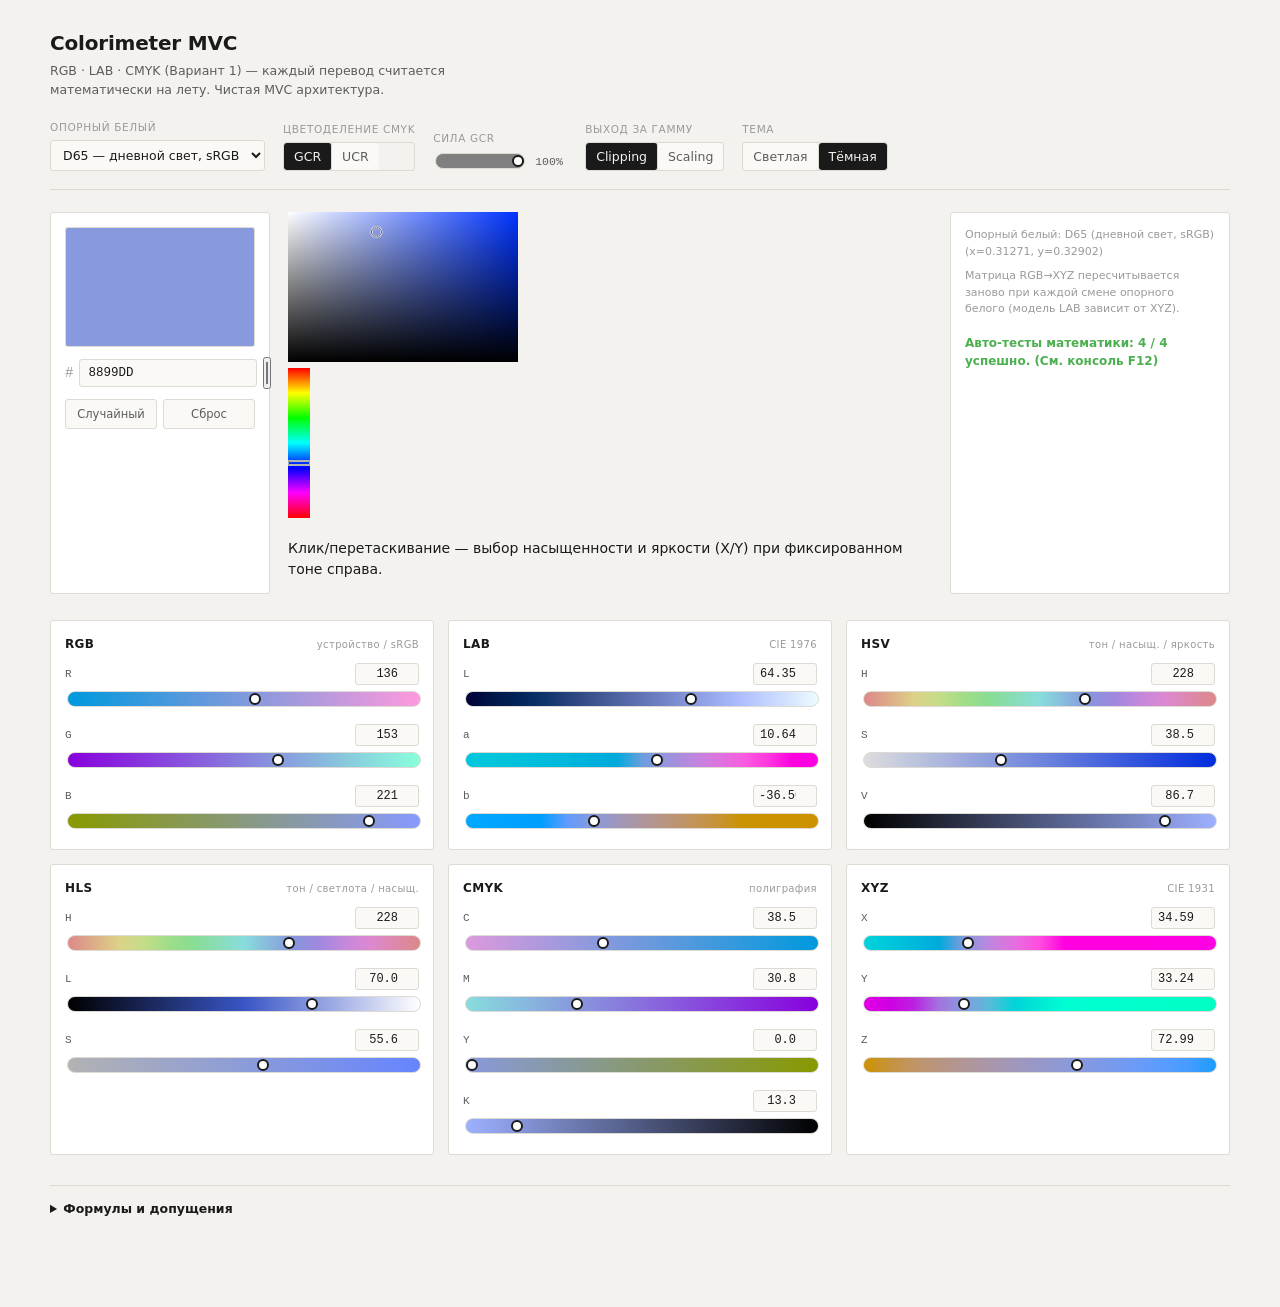
==== index.html @ c0994940 "Initial commit with MVC architecture" ====
<!DOCTYPE html>
<html lang="ru">
<head>
<meta charset="UTF-8">
<meta name="viewport" content="width=device-width, initial-scale=1.0">
<title>Colorimeter MVC — RGB · LAB · CMYK</title>
<link rel="stylesheet" href="css/styles.css">
</head>
<body>
<div class="wrap">

  <header>
    <div class="title-block">
      <h1>Colorimeter MVC</h1>
      <p>RGB · LAB · CMYK (Вариант 1) — каждый перевод считается математически на лету. Чистая MVC архитектура.</p>
    </div>
    <div class="settings">
      <div class="setting">
        <label>Опорный белый</label>
        <select id="illuminant">
          <option value="D65">D65 — дневной свет, sRGB</option>
          <option value="D50">D50 — полиграфия</option>
          <option value="E">E — равноэнергетический</option>
        </select>
      </div>
      <div class="setting">
        <label>Цветоделение CMYK</label>
        <div class="seg">
          <button class="segbtn active" data-algo="GCR">GCR</button>
          <button class="segbtn" data-algo="UCR">UCR</button>
        </div>
      </div>
      <div class="setting">
        <label id="amountLabel">Сила GCR</label>
        <div class="amount-row">
          <input type="range" id="cmykAmount" min="0" max="100" value="100">
          <span id="cmykAmountVal">100%</span>
        </div>
      </div>
      <div class="setting">
        <label>Выход за гамму</label>
        <div class="seg">
          <button class="segbtn active" data-gamut="clip">Clipping</button>
          <button class="segbtn" data-gamut="scale">Scaling</button>
        </div>
      </div>
      <div class="setting">
        <label>Тема</label>
        <div class="seg">
          <button class="segbtn" data-theme="light">Светлая</button>
          <button class="segbtn active" data-theme="dark">Тёмная</button>
        </div>
      </div>
    </div>
  </header>

  <div class="top">
    <div class="preview-card">
      <div class="swatch" id="swatch"></div>
      <div class="hex-row">
        <span class="hash">#</span>
        <input type="text" id="hexInput" maxlength="6" value="8899DD" title="HEX код">
        <input type="color" id="nativePicker" value="#8899DD" title="Выбор цвета (Палитра)">
      </div>
      <div class="btn-row">
        <button class="btn" id="randomBtn">Случайный</button>
        <button class="btn" id="resetBtn">Сброс</button>
      </div>
    </div>

    <div class="picker-card">
      <canvas id="svCanvas" width="230" height="150"></canvas>
      <div class="hue-col">
        <canvas id="hueCanvas" width="22" height="150"></canvas>
      </div>
      <div style="align-self:flex-end;">
        <p class="picker-note">Клик/перетаскивание — выбор насыщенности и яркости (X/Y) при фиксированном тоне справа.</p>
      </div>
    </div>

    <div class="warn-card">
      <div class="warn-banner" id="gamutWarning">⚠ Цвет вне цветового охвата RGB для выбранного опорного белого — применена коррекция (<span id="gamutStrategyLabel">clipping</span>).</div>
      <div class="illum-note" id="whiteInfo"></div>
      <div class="illum-note">Матрица RGB→XYZ пересчитывается заново при каждой смене опорного белого (модель LAB зависит от XYZ).</div>
    </div>
  </div>

  <!-- Контейнер для карточек, которые нарисует View -->
  <div class="models" id="modelsGrid"></div>

  <footer>
    <details>
      <summary>Формулы и допущения</summary>
      <h3>RGB → XYZ (База для LAB)</h3>
      <p>Матрица не захардкожена: она строится из хроматичностей праймериз sRGB (R 0.6400/0.3300, G 0.3000/0.6000, B 0.1500/0.0600) и точки белого выбранного стандарта освещения методом Брюса Линдблума.</p>
      
      <h3>XYZ ↔ LAB</h3>
      <div class="formula">f(t) = t > (6/29)³ ? t^(1/3) : t/(3·(6/29)²) + 4/29
L* = 116·f(Y/Yn) − 16
a* = 500·(f(X/Xn) − f(Y/Yn))
b* = 200·(f(Y/Yn) − f(Z/Zn))</div>
      
      <h3>RGB ↔ CMYK</h3>
      <div class="formula">C0=1−R, M0=1−G, Y0=1−B   (0..1)
GCR: K=min(C0,M0,Y0)·amount;  C=(C0−K)/(1−K), ...
UCR: K=min(C0,M0,Y0)·amount;  C=max(0, C0−K), ...
CMYK→RGB: R=(1−C)(1−K), ...</div>
    </details>
  </footer>

</div>

<!-- Подключаем слои MVC -->
<script src="js/model.js"></script>
<script src="js/view.js"></script>
<script src="js/controller.js"></script>
<script src="js/tests.js"></script>

</body>
</html>
---- css/styles.css ----
:root{
  --bg:#121317;
  --panel:#191b21;
  --panel-2:#1f222a;
  --line:#2b2f3a;
  --text:#eceef2;
  --text-dim:#9aa0ad;
  --text-faint:#666c7a;
  --accent:#e0e0e0;
  --warn:#e2a63c;
  --warn-bg:#2c2413;
  --mono: "IBM Plex Mono", "SFMono-Regular", Consolas, monospace;
  --sans: "IBM Plex Sans", "Segoe UI", system-ui, sans-serif;
  --radius: 3px;
}
@media (prefers-color-scheme: light){
  :root:not([data-theme="dark"]){
    --bg:#f3f2ee;
    --panel:#ffffff;
    --panel-2:#faf9f6;
    --line:#dcdad3;
    --text:#1a1a1a;
    --text-dim:#5c5c5c;
    --text-faint:#9a9a9a;
    --warn:#8a5a00;
    --warn-bg:#fbf0d9;
  }
}
:root[data-theme="light"]{
  --bg:#f3f2ee;
  --panel:#ffffff;
  --panel-2:#faf9f6;
  --line:#dcdad3;
  --text:#1a1a1a;
  --text-dim:#5c5c5c;
  --text-faint:#9a9a9a;
  --warn:#8a5a00;
  --warn-bg:#fbf0d9;
}
*{box-sizing:border-box;}
html,body{margin:0;padding:0;}
body{
  background:var(--bg);
  color:var(--text);
  font-family:var(--sans);
  font-size:14px;
  line-height:1.5;
  padding:28px 20px 80px;
}

.wrap{max-width:1180px;margin:0 auto;}

header{
  display:flex;
  flex-wrap:wrap;
  justify-content:space-between;
  align-items:flex-end;
  gap:20px;
  border-bottom:1px solid var(--line);
  padding-bottom:18px;
  margin-bottom:22px;
}
.title-block h1{
  font-size:20px;
  font-weight:600;
  margin:0 0 4px;
  letter-spacing:-0.01em;
}
.title-block p{
  margin:0;
  color:var(--text-dim);
  font-size:12.5px;
  max-width:56ch;
}
.settings{
  display:flex;
  gap:18px;
  flex-wrap:wrap;
  align-items:flex-end;
}
.setting{
  display:flex;
  flex-direction:column;
  gap:5px;
}
.setting label{
  font-size:10.5px;
  color:var(--text-faint);
  text-transform:uppercase;
  letter-spacing:.06em;
}
select, .segbtn, input[type=text]{
  font-family:var(--sans);
  font-size:12.5px;
  color:var(--text);
  background:var(--panel-2);
  border:1px solid var(--line);
  border-radius:var(--radius);
  padding:6px 8px;
}
.seg{display:flex;border:1px solid var(--line);border-radius:var(--radius);overflow:hidden;}
.segbtn{border:none;border-right:1px solid var(--line);cursor:pointer;background:var(--panel-2);color:var(--text-dim);padding:6px 10px;}
.segbtn:last-child{border-right:none;}
.segbtn.active{background:var(--text);color:var(--bg);}
.amount-row{display:flex;align-items:center;gap:8px;}
.amount-row input[type=range]{width:90px;}
.amount-row span{font-family:var(--mono);font-size:11.5px;color:var(--text-dim);width:32px;}

.top{
  display:grid;
  grid-template-columns: 220px 1fr 280px;
  gap:18px;
  margin-bottom:26px;
}
@media (max-width:900px){ .top{grid-template-columns:1fr;} }

.preview-card{
  background:var(--panel);
  border:1px solid var(--line);
  border-radius:var(--radius);
  padding:14px;
  display:flex;
  flex-direction:column;
  gap:10px;
}
.swatch{
  height:120px;
  border-radius:var(--radius);
  border:1px solid var(--line);
  position:relative;
}
.hex-row{display:flex;gap:6px;align-items:center;}
.hex-row input[type=text]{flex:1;font-family:var(--mono);}
.hex-row input[type=color]{flex:1; padding:0; height:32px; cursor:pointer;}
.hex-row .hash{color:var(--text-faint);font-family:var(--mono);}
.btn-row{display:flex;gap:6px;}
.btn{
  flex:1;
  font-family:var(--sans);
  font-size:11.5px;
  padding:7px 8px;
  background:var(--panel-2);
  border:1px solid var(--line);
  color:var(--text-dim);
  border-radius:var(--radius);
  cursor:pointer;
}
.btn:hover{color:var(--text);border-color:var(--text-faint);}

.warn-card{
  background:var(--panel);
  border:1px solid var(--line);
  border-radius:var(--radius);
  padding:14px;
  font-size:12px;
  color:var(--text-dim);
  display:flex;
  flex-direction:column;
  gap:8px;
}
.warn-banner{
  display:none;
  background:var(--warn-bg);
  border:1px solid var(--warn);
  color:var(--warn);
  border-radius:var(--radius);
  padding:8px 10px;
  font-size:11.5px;
  line-height:1.4;
}
.warn-banner.show{display:block;}
.illum-note{font-size:11px;color:var(--text-faint);}

.models{
  display:grid;
  grid-template-columns:repeat(3, 1fr);
  gap:14px;
}
@media (max-width:900px){ .models{grid-template-columns:repeat(2,1fr);} }
@media (max-width:600px){ .models{grid-template-columns:1fr;} }

.model-card{
  background:var(--panel);
  border:1px solid var(--line);
  border-radius:var(--radius);
  padding:14px;
}
.model-card h2{
  font-size:12px;
  font-weight:600;
  margin:0 0 10px;
  letter-spacing:.03em;
  color:var(--text);
  display:flex;
  justify-content:space-between;
  align-items:baseline;
}
.model-card h2 small{font-size:10px;font-weight:400;color:var(--text-faint);}
.channel{margin-bottom:11px;}
.channel:last-child{margin-bottom:0;}
.channel-head{
  display:flex;
  justify-content:space-between;
  align-items:center;
  margin-bottom:4px;
}
.channel-head label{font-size:11px;color:var(--text-dim);font-family:var(--mono);}
.channel-head input[type=number]{
  width:64px;
  font-family:var(--mono);
  font-size:12px;
  background:var(--panel-2);
  border:1px solid var(--line);
  color:var(--text);
  border-radius:var(--radius);
  padding:3px 5px;
  text-align:right;
}
input[type=range]{
  -webkit-appearance:none;
  appearance:none;
  width:100%;
  height:16px;
  border-radius:8px;
  background:#808080;
  border:1px solid var(--line);
}
input[type=range]::-webkit-slider-thumb{
  -webkit-appearance:none;
  width:12px;height:12px;border-radius:50%;
  background:#fff;
  border:2px solid #1a1a1a;
  margin-top:0;
  cursor:pointer;
}
input[type=range]::-moz-range-thumb{
  width:12px;height:12px;border-radius:50%;
  background:#fff;border:2px solid #1a1a1a;cursor:pointer;
}

footer{
  margin-top:30px;
  border-top:1px solid var(--line);
  padding-top:14px;
}
details{color:var(--text-dim);font-size:12px;}
summary{cursor:pointer;color:var(--text);font-size:12.5px;font-weight:600;margin-bottom:8px;}
.formula{
  font-family:var(--mono);
  background:var(--panel-2);
  border:1px solid var(--line);
  border-radius:var(--radius);
  padding:8px 10px;
  margin:6px 0;
  font-size:11.5px;
  white-space:pre-wrap;
  color:var(--text);
}
footer h3{font-size:12px;color:var(--text);margin:16px 0 4px;}
footer p{margin:4px 0;font-size:12px;}
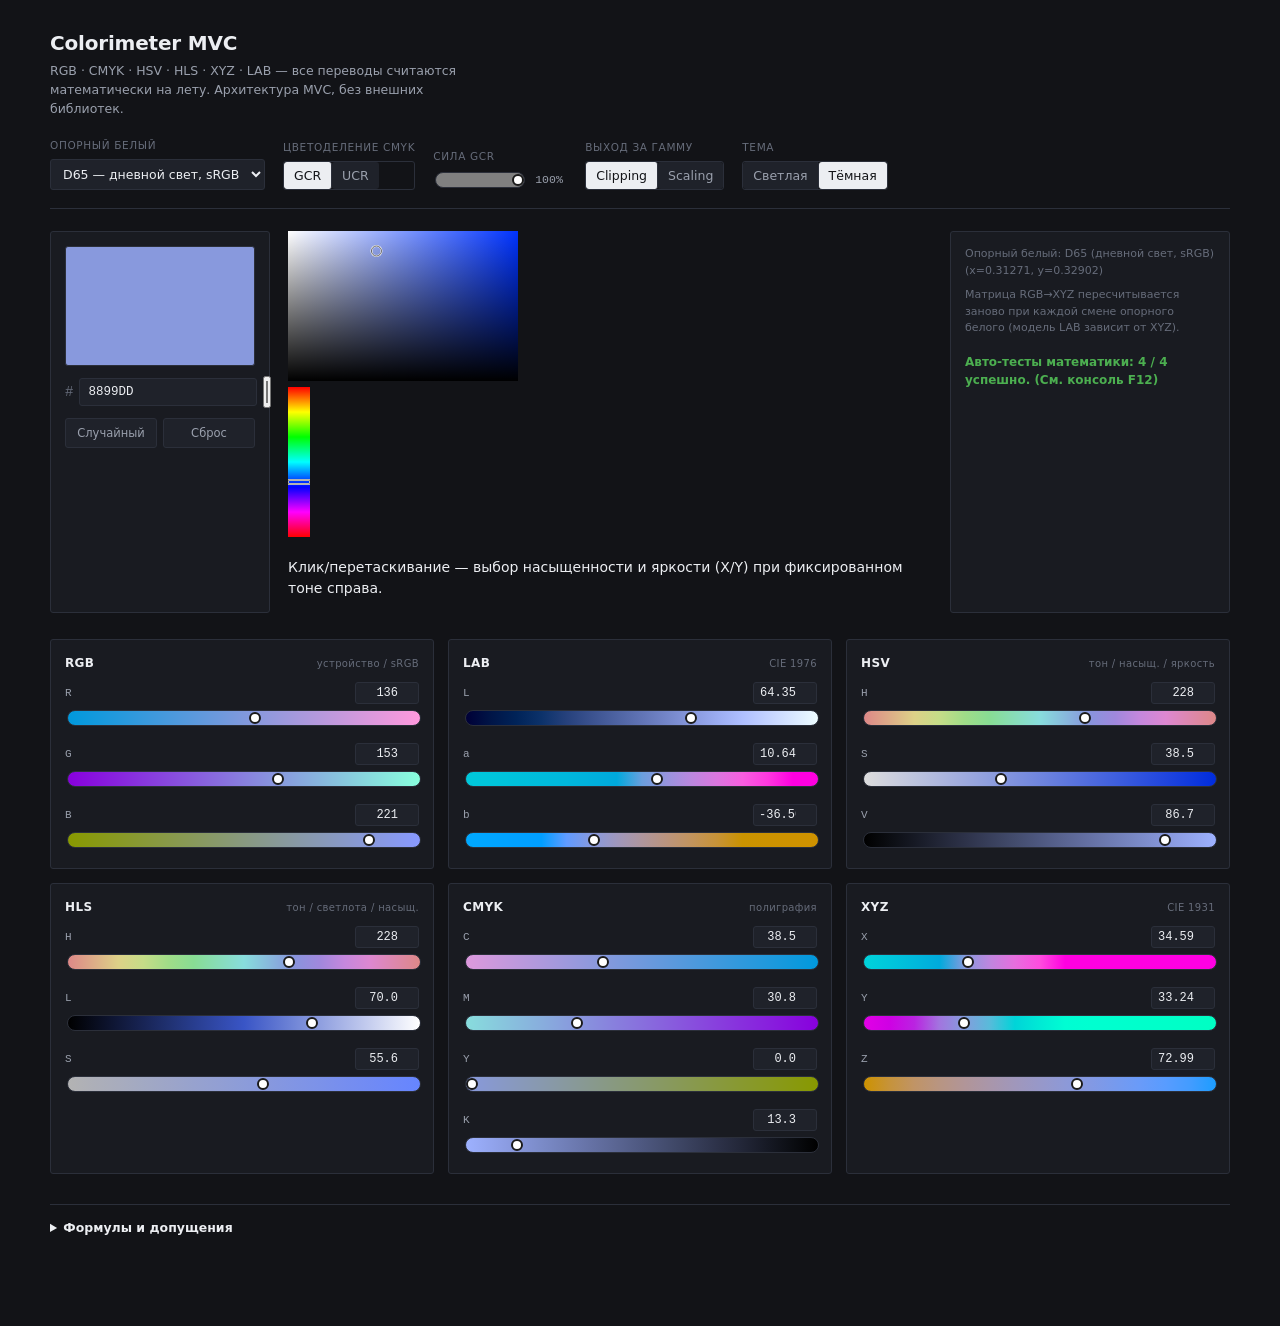
==== commit b5ba05a2: "fix: style improves of README and report, fix default theme" ====
--- a/index.html
+++ b/index.html
@@ -1,5 +1,5 @@
 <!DOCTYPE html>
-<html lang="ru">
+<html lang="ru" data-theme="dark">
 <head>
 <meta charset="UTF-8">
 <meta name="viewport" content="width=device-width, initial-scale=1.0">
@@ -12,7 +12,7 @@
   <header>
     <div class="title-block">
       <h1>Colorimeter MVC</h1>
-      <p>RGB · LAB · CMYK (Вариант 1) — каждый перевод считается математически на лету. Чистая MVC архитектура.</p>
+      <p>RGB · CMYK · HSV · HLS · XYZ · LAB — все переводы считаются математически на лету. Архитектура MVC, без внешних библиотек.</p>
     </div>
     <div class="settings">
       <div class="setting">
@@ -99,7 +99,11 @@
 L* = 116·f(Y/Yn) − 16
 a* = 500·(f(X/Xn) − f(Y/Yn))
 b* = 200·(f(Y/Yn) − f(Z/Zn))</div>
-      
+      <p>Xn,Yn,Zn — координаты выбранного опорного белого.</p>
+
+      <h3>RGB ↔ HSV / HLS</h3>
+      <p>Стандартные секторные формулы по max/min каналов gamma-corrected RGB (0..1), без изменений.</p>
+
       <h3>RGB ↔ CMYK</h3>
       <div class="formula">C0=1−R, M0=1−G, Y0=1−B   (0..1)
 GCR: K=min(C0,M0,Y0)·amount;  C=(C0−K)/(1−K), ...
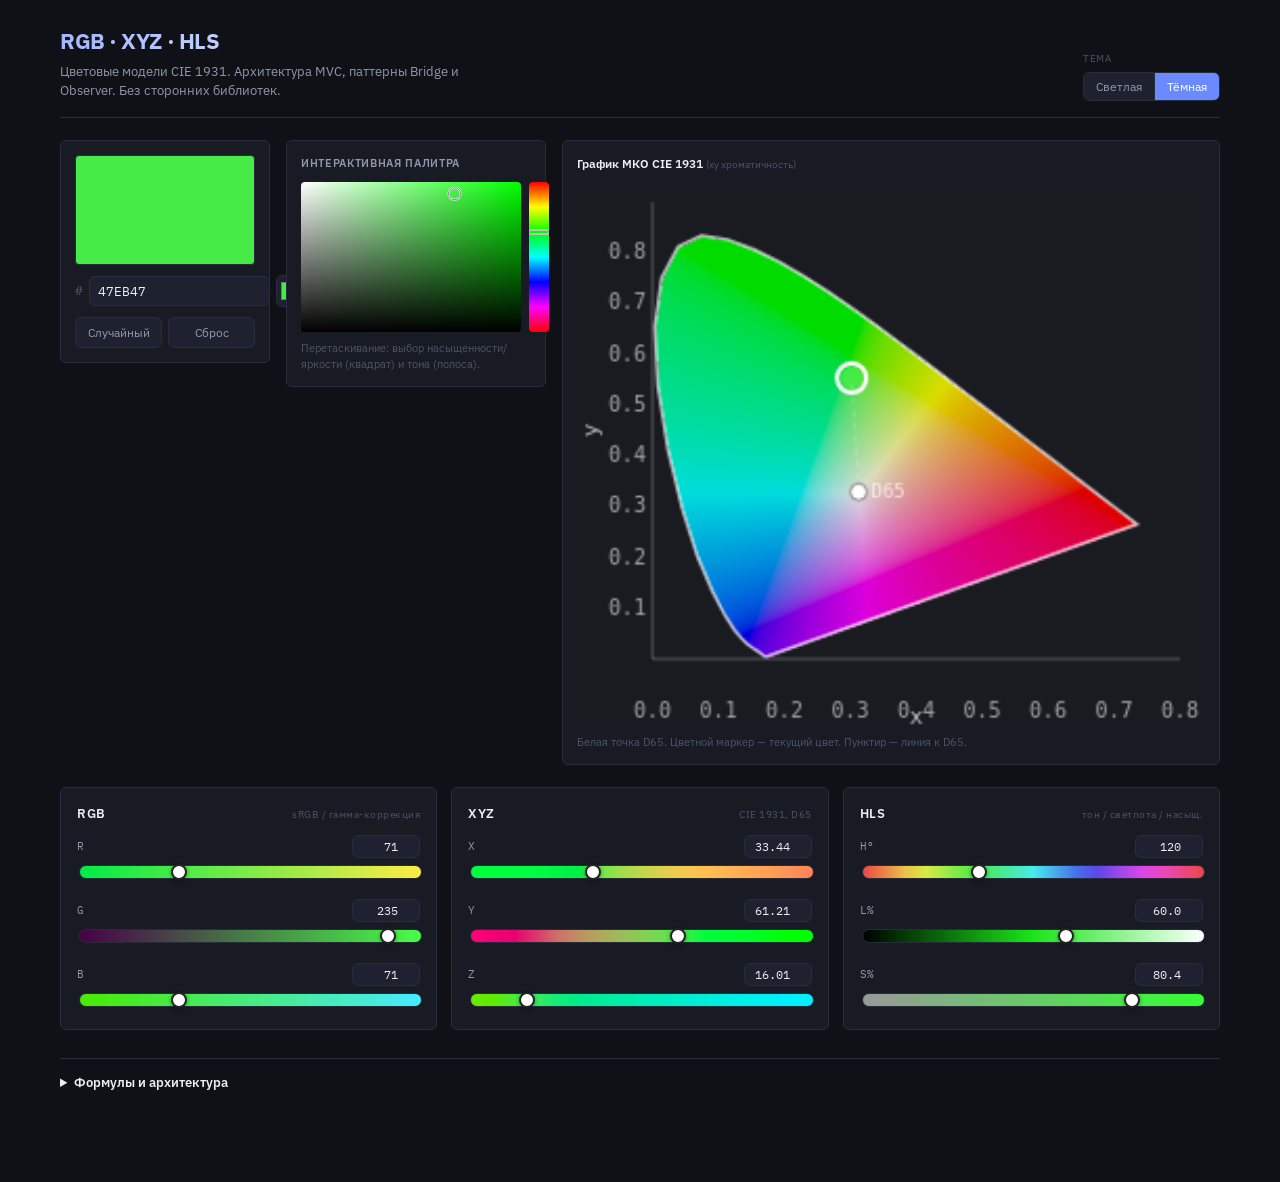
==== commit 304a7074: "feat(LAB-1): implementatiom of bridge and observer patterns, add MKO CIE 1931 dashboard, improve log" ====
--- a/index.html
+++ b/index.html
@@ -3,7 +3,10 @@
 <head>
 <meta charset="UTF-8">
 <meta name="viewport" content="width=device-width, initial-scale=1.0">
-<title>Colorimeter MVC — RGB · LAB · CMYK</title>
+<title>Цветовые модели RGB · XYZ · HLS — МКО</title>
+<meta name="description" content="Интерактивное веб-приложение для работы с цветовыми моделями RGB, XYZ и HLS. Архитектура MVC, паттерны Bridge и Observer. График МКО CIE 1931.">
+<link rel="preconnect" href="https://fonts.googleapis.com">
+<link href="https://fonts.googleapis.com/css2?family=IBM+Plex+Mono:wght@400;500&family=IBM+Plex+Sans:wght@400;500;600&display=swap" rel="stylesheet">
 <link rel="stylesheet" href="css/styles.css">
 </head>
 <body>
@@ -11,110 +14,110 @@
 
   <header>
     <div class="title-block">
-      <h1>Colorimeter MVC</h1>
-      <p>RGB · CMYK · HSV · HLS · XYZ · LAB — все переводы считаются математически на лету. Архитектура MVC, без внешних библиотек.</p>
+      <h1>RGB · XYZ · HLS</h1>
+      <p>Цветовые модели CIE 1931. Архитектура MVC, паттерны Bridge и Observer. Без сторонних библиотек.</p>
     </div>
     <div class="settings">
       <div class="setting">
-        <label>Опорный белый</label>
-        <select id="illuminant">
-          <option value="D65">D65 — дневной свет, sRGB</option>
-          <option value="D50">D50 — полиграфия</option>
-          <option value="E">E — равноэнергетический</option>
-        </select>
-      </div>
-      <div class="setting">
-        <label>Цветоделение CMYK</label>
-        <div class="seg">
-          <button class="segbtn active" data-algo="GCR">GCR</button>
-          <button class="segbtn" data-algo="UCR">UCR</button>
-        </div>
-      </div>
-      <div class="setting">
-        <label id="amountLabel">Сила GCR</label>
-        <div class="amount-row">
-          <input type="range" id="cmykAmount" min="0" max="100" value="100">
-          <span id="cmykAmountVal">100%</span>
-        </div>
-      </div>
-      <div class="setting">
-        <label>Выход за гамму</label>
-        <div class="seg">
-          <button class="segbtn active" data-gamut="clip">Clipping</button>
-          <button class="segbtn" data-gamut="scale">Scaling</button>
-        </div>
-      </div>
-      <div class="setting">
         <label>Тема</label>
         <div class="seg">
-          <button class="segbtn" data-theme="light">Светлая</button>
-          <button class="segbtn active" data-theme="dark">Тёмная</button>
+          <button class="segbtn" data-theme="light" id="themeLight">Светлая</button>
+          <button class="segbtn active" data-theme="dark" id="themeDark">Тёмная</button>
         </div>
       </div>
     </div>
   </header>
 
+  <!-- ─── Верхняя зона: превью + палитра + МКО ─────────────────────────────── -->
   <div class="top">
+
+    <!-- Превью цвета -->
     <div class="preview-card">
       <div class="swatch" id="swatch"></div>
       <div class="hex-row">
         <span class="hash">#</span>
-        <input type="text" id="hexInput" maxlength="6" value="8899DD" title="HEX код">
-        <input type="color" id="nativePicker" value="#8899DD" title="Выбор цвета (Палитра)">
+        <input type="text" id="hexInput" maxlength="6" value="8899DD" title="HEX-код цвета" aria-label="HEX-код">
+        <input type="color" id="nativePicker" value="#8899DD" title="Выбор из палитры ОС" aria-label="Пикер цвета">
       </div>
       <div class="btn-row">
         <button class="btn" id="randomBtn">Случайный</button>
         <button class="btn" id="resetBtn">Сброс</button>
       </div>
-    </div>
-
-    <div class="picker-card">
-      <canvas id="svCanvas" width="230" height="150"></canvas>
-      <div class="hue-col">
-        <canvas id="hueCanvas" width="22" height="150"></canvas>
-      </div>
-      <div style="align-self:flex-end;">
-        <p class="picker-note">Клик/перетаскивание — выбор насыщенности и яркости (X/Y) при фиксированном тоне справа.</p>
+      <div class="warn-banner" id="gamutWarning">
+        ⚠ Цвет вне охвата sRGB — применено ограничение (clipping).
       </div>
     </div>
 
-    <div class="warn-card">
-      <div class="warn-banner" id="gamutWarning">⚠ Цвет вне цветового охвата RGB для выбранного опорного белого — применена коррекция (<span id="gamutStrategyLabel">clipping</span>).</div>
-      <div class="illum-note" id="whiteInfo"></div>
-      <div class="illum-note">Матрица RGB→XYZ пересчитывается заново при каждой смене опорного белого (модель LAB зависит от XYZ).</div>
+    <!-- HSV-палитра -->
+    <div class="picker-card">
+      <div class="picker-title">Интерактивная палитра</div>
+      <div class="picker-body">
+        <canvas id="svCanvas" width="220" height="150" title="Насыщенность / Яркость"></canvas>
+        <div class="hue-col">
+          <canvas id="hueCanvas" width="20" height="150" title="Тон"></canvas>
+        </div>
+      </div>
+      <p class="picker-note">Перетаскивание: выбор насыщенности/яркости (квадрат) и тона (полоса).</p>
     </div>
+
+    <!-- График МКО -->
+    <div class="cie-card">
+      <div class="cie-title">График МКО CIE 1931 <span class="cie-sub">(xy хроматичность)</span></div>
+      <canvas id="cieCanvas" width="300" height="260"></canvas>
+      <p class="cie-note">Белая точка D65. Цветной маркер — текущий цвет. Пунктир — линия к D65.</p>
+    </div>
+
   </div>
 
-  <!-- Контейнер для карточек, которые нарисует View -->
+  <!-- ─── Карточки моделей (строятся View) ──────────────────────────────────── -->
   <div class="models" id="modelsGrid"></div>
 
+  <!-- ─── Подвал: формулы ───────────────────────────────────────────────────── -->
   <footer>
     <details>
-      <summary>Формулы и допущения</summary>
-      <h3>RGB → XYZ (База для LAB)</h3>
-      <p>Матрица не захардкожена: она строится из хроматичностей праймериз sRGB (R 0.6400/0.3300, G 0.3000/0.6000, B 0.1500/0.0600) и точки белого выбранного стандарта освещения методом Брюса Линдблума.</p>
-      
-      <h3>XYZ ↔ LAB</h3>
-      <div class="formula">f(t) = t > (6/29)³ ? t^(1/3) : t/(3·(6/29)²) + 4/29
-L* = 116·f(Y/Yn) − 16
-a* = 500·(f(X/Xn) − f(Y/Yn))
-b* = 200·(f(Y/Yn) − f(Z/Zn))</div>
-      <p>Xn,Yn,Zn — координаты выбранного опорного белого.</p>
+      <summary>Формулы и архитектура</summary>
 
-      <h3>RGB ↔ HSV / HLS</h3>
-      <p>Стандартные секторные формулы по max/min каналов gamma-corrected RGB (0..1), без изменений.</p>
+      <h3>Паттерн «Мост» (Bridge)</h3>
+      <p>
+        <strong>Абстракция:</strong> <code>ColorModel</code> — публичный API (геттеры/сеттеры).<br>
+        <strong>Реализация:</strong> <code>ColorModelImpl</code> — математика и внутреннее состояние.<br>
+        Если заменить реализацию (например, на другой движок), абстракция остаётся без изменений.
+      </p>
 
-      <h3>RGB ↔ CMYK</h3>
-      <div class="formula">C0=1−R, M0=1−G, Y0=1−B   (0..1)
-GCR: K=min(C0,M0,Y0)·amount;  C=(C0−K)/(1−K), ...
-UCR: K=min(C0,M0,Y0)·amount;  C=max(0, C0−K), ...
-CMYK→RGB: R=(1−C)(1−K), ...</div>
+      <h3>Паттерн «Слушатель» (Observer)</h3>
+      <p>
+        <strong>Издатель:</strong> <code>ColorModel</code> — испускает событие <code>colorChanged</code> через <code>ColorEventBus</code>.<br>
+        <strong>Подписчик:</strong> <code>Controller</code> — вызывает <code>refreshAll()</code> при каждом изменении цвета.<br>
+        Model не знает о View и Controller.
+      </p>
+
+      <h3>RGB ↔ XYZ (D65, метод Линдблума)</h3>
+      <div class="formula">Матрица строится из хроматичностей праймериз sRGB:
+  r:(0.64,0.33)  g:(0.30,0.60)  b:(0.15,0.06)
+  и белой точки D65 (x=0.31271, y=0.32902).
+  Применяется гамма-коррекция sRGB:
+    γ→lin: c ≤ 0.04045 → c/12.92, иначе ((c+0.055)/1.055)^2.4
+    lin→γ: c ≤ 0.0031308 → c*12.92, иначе 1.055·c^(1/2.4) − 0.055</div>
+
+      <h3>RGB ↔ HLS (секторные формулы)</h3>
+      <div class="formula">Нормированный RGB → [0,1]
+  max = max(R,G,B), min = min(R,G,B), d = max−min
+  L = (max+min)/2
+  S = d / (1 − |2L−1|)   (при d≠0)
+  H — угол в зависимости от доминирующего канала</div>
+
+      <h3>График МКО CIE 1931</h3>
+      <p>
+        Диаграмма хроматичности CIE 1931 xy строится на основе таблицы спектрального локуса.
+        Каждый пиксель внутри локуса окрашивается по координатам xy (при Y=1) через матрицу XYZ→sRGB.
+        Текущий цвет отображается маркером; пунктир соединяет его с белой точкой D65.
+      </p>
     </details>
   </footer>
 
 </div>
 
-<!-- Подключаем слои MVC -->
+<!-- MVC-слои: Model → View → Controller → Tests -->
 <script src="js/model.js"></script>
 <script src="js/view.js"></script>
 <script src="js/controller.js"></script>
--- a/css/styles.css
+++ b/css/styles.css
@@ -1,260 +1,336 @@
-:root{
-  --bg:#121317;
-  --panel:#191b21;
-  --panel-2:#1f222a;
-  --line:#2b2f3a;
-  --text:#eceef2;
-  --text-dim:#9aa0ad;
-  --text-faint:#666c7a;
-  --accent:#e0e0e0;
-  --warn:#e2a63c;
-  --warn-bg:#2c2413;
+/* =====================================================================
+   Design tokens
+   ===================================================================== */
+:root {
+  --bg:        #0f1117;
+  --panel:     #181b23;
+  --panel-2:   #1e2130;
+  --line:      #282d3e;
+  --text:      #eceef4;
+  --text-dim:  #9198ad;
+  --text-faint:#4e546a;
+  --accent:    #6b8aff;
+  --warn:      #f0a040;
+  --warn-bg:   #2a1c08;
+  --radius:    6px;
   --mono: "IBM Plex Mono", "SFMono-Regular", Consolas, monospace;
   --sans: "IBM Plex Sans", "Segoe UI", system-ui, sans-serif;
-  --radius: 3px;
-}
-@media (prefers-color-scheme: light){
-  :root:not([data-theme="dark"]){
-    --bg:#f3f2ee;
-    --panel:#ffffff;
-    --panel-2:#faf9f6;
-    --line:#dcdad3;
-    --text:#1a1a1a;
-    --text-dim:#5c5c5c;
-    --text-faint:#9a9a9a;
-    --warn:#8a5a00;
-    --warn-bg:#fbf0d9;
+}
+:root[data-theme="light"] {
+  --bg:        #f4f3ef;
+  --panel:     #ffffff;
+  --panel-2:   #faf9f6;
+  --line:      #dedad2;
+  --text:      #18181b;
+  --text-dim:  #5a5e6e;
+  --text-faint:#9a9ea8;
+  --warn:      #8a5a00;
+  --warn-bg:   #fbf0d8;
+}
+@media (prefers-color-scheme: light) {
+  :root:not([data-theme="dark"]) {
+    --bg:#f4f3ef;--panel:#fff;--panel-2:#faf9f6;--line:#dedad2;
+    --text:#18181b;--text-dim:#5a5e6e;--text-faint:#9a9ea8;
+    --warn:#8a5a00;--warn-bg:#fbf0d8;
   }
 }
-:root[data-theme="light"]{
-  --bg:#f3f2ee;
-  --panel:#ffffff;
-  --panel-2:#faf9f6;
-  --line:#dcdad3;
-  --text:#1a1a1a;
-  --text-dim:#5c5c5c;
-  --text-faint:#9a9a9a;
-  --warn:#8a5a00;
-  --warn-bg:#fbf0d9;
-}
-*{box-sizing:border-box;}
-html,body{margin:0;padding:0;}
-body{
-  background:var(--bg);
-  color:var(--text);
-  font-family:var(--sans);
-  font-size:14px;
-  line-height:1.5;
-  padding:28px 20px 80px;
-}
-
-.wrap{max-width:1180px;margin:0 auto;}
-
-header{
-  display:flex;
-  flex-wrap:wrap;
-  justify-content:space-between;
-  align-items:flex-end;
-  gap:20px;
-  border-bottom:1px solid var(--line);
-  padding-bottom:18px;
-  margin-bottom:22px;
-}
-.title-block h1{
-  font-size:20px;
-  font-weight:600;
-  margin:0 0 4px;
-  letter-spacing:-0.01em;
-}
-.title-block p{
-  margin:0;
-  color:var(--text-dim);
-  font-size:12.5px;
-  max-width:56ch;
-}
-.settings{
-  display:flex;
-  gap:18px;
-  flex-wrap:wrap;
-  align-items:flex-end;
-}
-.setting{
-  display:flex;
-  flex-direction:column;
-  gap:5px;
-}
-.setting label{
-  font-size:10.5px;
-  color:var(--text-faint);
-  text-transform:uppercase;
-  letter-spacing:.06em;
-}
-select, .segbtn, input[type=text]{
-  font-family:var(--sans);
-  font-size:12.5px;
-  color:var(--text);
-  background:var(--panel-2);
-  border:1px solid var(--line);
-  border-radius:var(--radius);
-  padding:6px 8px;
-}
-.seg{display:flex;border:1px solid var(--line);border-radius:var(--radius);overflow:hidden;}
-.segbtn{border:none;border-right:1px solid var(--line);cursor:pointer;background:var(--panel-2);color:var(--text-dim);padding:6px 10px;}
-.segbtn:last-child{border-right:none;}
-.segbtn.active{background:var(--text);color:var(--bg);}
-.amount-row{display:flex;align-items:center;gap:8px;}
-.amount-row input[type=range]{width:90px;}
-.amount-row span{font-family:var(--mono);font-size:11.5px;color:var(--text-dim);width:32px;}
-
-.top{
-  display:grid;
-  grid-template-columns: 220px 1fr 280px;
-  gap:18px;
-  margin-bottom:26px;
-}
-@media (max-width:900px){ .top{grid-template-columns:1fr;} }
-
-.preview-card{
-  background:var(--panel);
-  border:1px solid var(--line);
-  border-radius:var(--radius);
-  padding:14px;
-  display:flex;
-  flex-direction:column;
-  gap:10px;
-}
-.swatch{
-  height:120px;
-  border-radius:var(--radius);
-  border:1px solid var(--line);
-  position:relative;
-}
-.hex-row{display:flex;gap:6px;align-items:center;}
-.hex-row input[type=text]{flex:1;font-family:var(--mono);}
-.hex-row input[type=color]{flex:1; padding:0; height:32px; cursor:pointer;}
-.hex-row .hash{color:var(--text-faint);font-family:var(--mono);}
-.btn-row{display:flex;gap:6px;}
-.btn{
-  flex:1;
-  font-family:var(--sans);
-  font-size:11.5px;
-  padding:7px 8px;
-  background:var(--panel-2);
-  border:1px solid var(--line);
-  color:var(--text-dim);
-  border-radius:var(--radius);
-  cursor:pointer;
-}
-.btn:hover{color:var(--text);border-color:var(--text-faint);}
-
-.warn-card{
-  background:var(--panel);
-  border:1px solid var(--line);
-  border-radius:var(--radius);
-  padding:14px;
-  font-size:12px;
-  color:var(--text-dim);
-  display:flex;
-  flex-direction:column;
-  gap:8px;
-}
-.warn-banner{
-  display:none;
-  background:var(--warn-bg);
-  border:1px solid var(--warn);
-  color:var(--warn);
-  border-radius:var(--radius);
-  padding:8px 10px;
-  font-size:11.5px;
-  line-height:1.4;
-}
-.warn-banner.show{display:block;}
-.illum-note{font-size:11px;color:var(--text-faint);}
-
-.models{
-  display:grid;
-  grid-template-columns:repeat(3, 1fr);
-  gap:14px;
-}
-@media (max-width:900px){ .models{grid-template-columns:repeat(2,1fr);} }
-@media (max-width:600px){ .models{grid-template-columns:1fr;} }
-
-.model-card{
-  background:var(--panel);
-  border:1px solid var(--line);
-  border-radius:var(--radius);
-  padding:14px;
-}
-.model-card h2{
-  font-size:12px;
-  font-weight:600;
-  margin:0 0 10px;
-  letter-spacing:.03em;
-  color:var(--text);
-  display:flex;
-  justify-content:space-between;
-  align-items:baseline;
-}
-.model-card h2 small{font-size:10px;font-weight:400;color:var(--text-faint);}
-.channel{margin-bottom:11px;}
-.channel:last-child{margin-bottom:0;}
-.channel-head{
-  display:flex;
-  justify-content:space-between;
-  align-items:center;
-  margin-bottom:4px;
-}
-.channel-head label{font-size:11px;color:var(--text-dim);font-family:var(--mono);}
-.channel-head input[type=number]{
-  width:64px;
-  font-family:var(--mono);
-  font-size:12px;
-  background:var(--panel-2);
-  border:1px solid var(--line);
-  color:var(--text);
-  border-radius:var(--radius);
-  padding:3px 5px;
-  text-align:right;
-}
-input[type=range]{
-  -webkit-appearance:none;
-  appearance:none;
-  width:100%;
-  height:16px;
-  border-radius:8px;
-  background:#808080;
-  border:1px solid var(--line);
-}
-input[type=range]::-webkit-slider-thumb{
-  -webkit-appearance:none;
-  width:12px;height:12px;border-radius:50%;
-  background:#fff;
-  border:2px solid #1a1a1a;
-  margin-top:0;
-  cursor:pointer;
-}
-input[type=range]::-moz-range-thumb{
-  width:12px;height:12px;border-radius:50%;
-  background:#fff;border:2px solid #1a1a1a;cursor:pointer;
-}
-
-footer{
-  margin-top:30px;
-  border-top:1px solid var(--line);
-  padding-top:14px;
-}
-details{color:var(--text-dim);font-size:12px;}
-summary{cursor:pointer;color:var(--text);font-size:12.5px;font-weight:600;margin-bottom:8px;}
-.formula{
-  font-family:var(--mono);
-  background:var(--panel-2);
-  border:1px solid var(--line);
-  border-radius:var(--radius);
-  padding:8px 10px;
-  margin:6px 0;
-  font-size:11.5px;
-  white-space:pre-wrap;
-  color:var(--text);
-}
-footer h3{font-size:12px;color:var(--text);margin:16px 0 4px;}
-footer p{margin:4px 0;font-size:12px;}
+
+/* =====================================================================
+   Reset & Base
+   ===================================================================== */
+*, *::before, *::after { box-sizing: border-box; }
+html, body { margin: 0; padding: 0; }
+body {
+  background: var(--bg);
+  color: var(--text);
+  font-family: var(--sans);
+  font-size: 14px;
+  line-height: 1.55;
+  padding: 24px 20px 80px;
+}
+.wrap { max-width: 1160px; margin: 0 auto; }
+
+/* =====================================================================
+   Header
+   ===================================================================== */
+header {
+  display: flex;
+  flex-wrap: wrap;
+  justify-content: space-between;
+  align-items: flex-end;
+  gap: 16px;
+  border-bottom: 1px solid var(--line);
+  padding-bottom: 16px;
+  margin-bottom: 22px;
+}
+.title-block h1 {
+  font-size: 22px;
+  font-weight: 700;
+  margin: 0 0 4px;
+  letter-spacing: -0.02em;
+  background: linear-gradient(135deg, #a0b4ff 0%, #c8d8ff 50%, #7fc8ff 100%);
+  -webkit-background-clip: text;
+  -webkit-text-fill-color: transparent;
+  background-clip: text;
+}
+.title-block p {
+  margin: 0;
+  color: var(--text-dim);
+  font-size: 12.5px;
+  max-width: 54ch;
+}
+.settings { display: flex; gap: 14px; flex-wrap: wrap; align-items: flex-end; }
+.setting  { display: flex; flex-direction: column; gap: 5px; }
+.setting label {
+  font-size: 10px;
+  color: var(--text-faint);
+  text-transform: uppercase;
+  letter-spacing: .07em;
+}
+.seg { display: flex; border: 1px solid var(--line); border-radius: var(--radius); overflow: hidden; }
+.segbtn {
+  font-family: var(--sans);
+  font-size: 12px;
+  border: none;
+  border-right: 1px solid var(--line);
+  cursor: pointer;
+  background: var(--panel-2);
+  color: var(--text-dim);
+  padding: 6px 12px;
+  transition: background .15s, color .15s;
+}
+.segbtn:last-child { border-right: none; }
+.segbtn.active { background: var(--accent); color: #fff; }
+.segbtn:hover:not(.active) { background: var(--line); color: var(--text); }
+
+/* =====================================================================
+   Top row (preview + picker + CIE)
+   ===================================================================== */
+.top {
+  display: grid;
+  grid-template-columns: 210px 260px 1fr;
+  gap: 16px;
+  margin-bottom: 22px;
+  align-items: start;
+}
+@media (max-width: 900px) { .top { grid-template-columns: 1fr 1fr; } }
+@media (max-width: 600px) { .top { grid-template-columns: 1fr; } }
+
+/* Preview card */
+.preview-card {
+  background: var(--panel);
+  border: 1px solid var(--line);
+  border-radius: var(--radius);
+  padding: 14px;
+  display: flex;
+  flex-direction: column;
+  gap: 10px;
+}
+.swatch {
+  height: 110px;
+  border-radius: calc(var(--radius) - 2px);
+  border: 1px solid var(--line);
+  transition: background .15s;
+}
+.hex-row  { display: flex; gap: 6px; align-items: center; }
+.hash     { color: var(--text-faint); font-family: var(--mono); font-size: 13px; }
+.hex-row input[type="text"]  { flex: 1; font-family: var(--mono); font-size: 12.5px; }
+.hex-row input[type="color"] { flex: 0 0 36px; height: 32px; padding: 2px; border-radius: var(--radius); cursor: pointer; border: 1px solid var(--line); background: var(--panel-2); }
+.btn-row { display: flex; gap: 6px; }
+.btn {
+  flex: 1;
+  font-family: var(--sans);
+  font-size: 11.5px;
+  padding: 7px 8px;
+  background: var(--panel-2);
+  border: 1px solid var(--line);
+  color: var(--text-dim);
+  border-radius: var(--radius);
+  cursor: pointer;
+  transition: color .15s, border-color .15s;
+}
+.btn:hover { color: var(--text); border-color: var(--text-dim); }
+.warn-banner {
+  display: none;
+  background: var(--warn-bg);
+  border: 1px solid var(--warn);
+  color: var(--warn);
+  border-radius: var(--radius);
+  padding: 8px 10px;
+  font-size: 11.5px;
+  line-height: 1.4;
+}
+.warn-banner.show { display: block; }
+
+/* HSV Picker card */
+.picker-card {
+  background: var(--panel);
+  border: 1px solid var(--line);
+  border-radius: var(--radius);
+  padding: 14px;
+}
+.picker-title {
+  font-size: 11px;
+  font-weight: 600;
+  color: var(--text-dim);
+  text-transform: uppercase;
+  letter-spacing: .06em;
+  margin-bottom: 10px;
+}
+.picker-body { display: flex; gap: 8px; align-items: flex-start; }
+.picker-body canvas { border-radius: 4px; cursor: crosshair; display: block; }
+.hue-col canvas { border-radius: 4px; cursor: ns-resize; display: block; }
+.picker-note { font-size: 10.5px; color: var(--text-faint); margin: 8px 0 0; }
+
+/* CIE card */
+.cie-card {
+  background: var(--panel);
+  border: 1px solid var(--line);
+  border-radius: var(--radius);
+  padding: 14px;
+}
+.cie-title {
+  font-size: 12px;
+  font-weight: 600;
+  color: var(--text);
+  margin-bottom: 8px;
+}
+.cie-sub { font-size: 10px; font-weight: 400; color: var(--text-faint); }
+#cieCanvas {
+  display: block;
+  width: 100%;
+  border-radius: 4px;
+  background: #0e1020;
+}
+.cie-note { font-size: 10.5px; color: var(--text-faint); margin: 8px 0 0; }
+
+/* =====================================================================
+   Models grid
+   ===================================================================== */
+.models {
+  display: grid;
+  grid-template-columns: repeat(3, 1fr);
+  gap: 14px;
+}
+@media (max-width: 900px) { .models { grid-template-columns: repeat(2, 1fr); } }
+@media (max-width: 600px) { .models { grid-template-columns: 1fr; } }
+
+.model-card {
+  background: var(--panel);
+  border: 1px solid var(--line);
+  border-radius: var(--radius);
+  padding: 16px;
+  transition: border-color .2s;
+}
+.model-card:hover { border-color: var(--accent); }
+.model-card h2 {
+  font-size: 12.5px;
+  font-weight: 600;
+  margin: 0 0 12px;
+  letter-spacing: .04em;
+  display: flex;
+  justify-content: space-between;
+  align-items: baseline;
+}
+.model-card h2 small { font-size: 10px; font-weight: 400; color: var(--text-faint); }
+.channel { margin-bottom: 13px; }
+.channel:last-child { margin-bottom: 0; }
+.channel-head {
+  display: flex;
+  justify-content: space-between;
+  align-items: center;
+  margin-bottom: 5px;
+}
+.channel-head label { font-size: 11px; color: var(--text-dim); font-family: var(--mono); }
+.channel-head input[type="number"] {
+  width: 68px;
+  font-family: var(--mono);
+  font-size: 12px;
+  background: var(--panel-2);
+  border: 1px solid var(--line);
+  color: var(--text);
+  border-radius: var(--radius);
+  padding: 3px 6px;
+  text-align: right;
+  transition: border-color .15s;
+}
+.channel-head input[type="number"]:focus {
+  outline: none;
+  border-color: var(--accent);
+}
+
+/* Ползунки */
+input[type="range"] {
+  -webkit-appearance: none;
+  appearance: none;
+  width: 100%;
+  height: 14px;
+  border-radius: 7px;
+  background: #555;
+  border: 1px solid var(--line);
+  cursor: pointer;
+}
+input[type="range"]::-webkit-slider-thumb {
+  -webkit-appearance: none;
+  width: 16px; height: 16px;
+  border-radius: 50%;
+  background: #fff;
+  border: 2px solid #222;
+  box-shadow: 0 1px 4px rgba(0,0,0,.4);
+  cursor: pointer;
+  transition: transform .1s;
+}
+input[type="range"]::-webkit-slider-thumb:hover { transform: scale(1.15); }
+input[type="range"]::-moz-range-thumb {
+  width: 14px; height: 14px;
+  border-radius: 50%;
+  background: #fff;
+  border: 2px solid #222;
+  cursor: pointer;
+}
+
+/* =====================================================================
+   Common inputs
+   ===================================================================== */
+select, input[type="text"] {
+  font-family: var(--sans);
+  font-size: 12.5px;
+  color: var(--text);
+  background: var(--panel-2);
+  border: 1px solid var(--line);
+  border-radius: var(--radius);
+  padding: 6px 8px;
+}
+
+/* =====================================================================
+   Footer
+   ===================================================================== */
+footer {
+  margin-top: 28px;
+  border-top: 1px solid var(--line);
+  padding-top: 14px;
+}
+details { color: var(--text-dim); font-size: 12px; }
+summary { cursor: pointer; color: var(--text); font-size: 13px; font-weight: 600; margin-bottom: 8px; }
+summary:hover { color: var(--accent); }
+footer h3 { font-size: 12.5px; color: var(--text); margin: 14px 0 4px; }
+footer p  { margin: 4px 0; font-size: 12px; }
+.formula {
+  font-family: var(--mono);
+  background: var(--panel-2);
+  border: 1px solid var(--line);
+  border-radius: var(--radius);
+  padding: 10px 12px;
+  margin: 6px 0;
+  font-size: 11.5px;
+  white-space: pre-wrap;
+  color: var(--text);
+}
+code {
+  font-family: var(--mono);
+  background: var(--panel-2);
+  border: 1px solid var(--line);
+  border-radius: 3px;
+  padding: 1px 5px;
+  font-size: 11.5px;
+}
